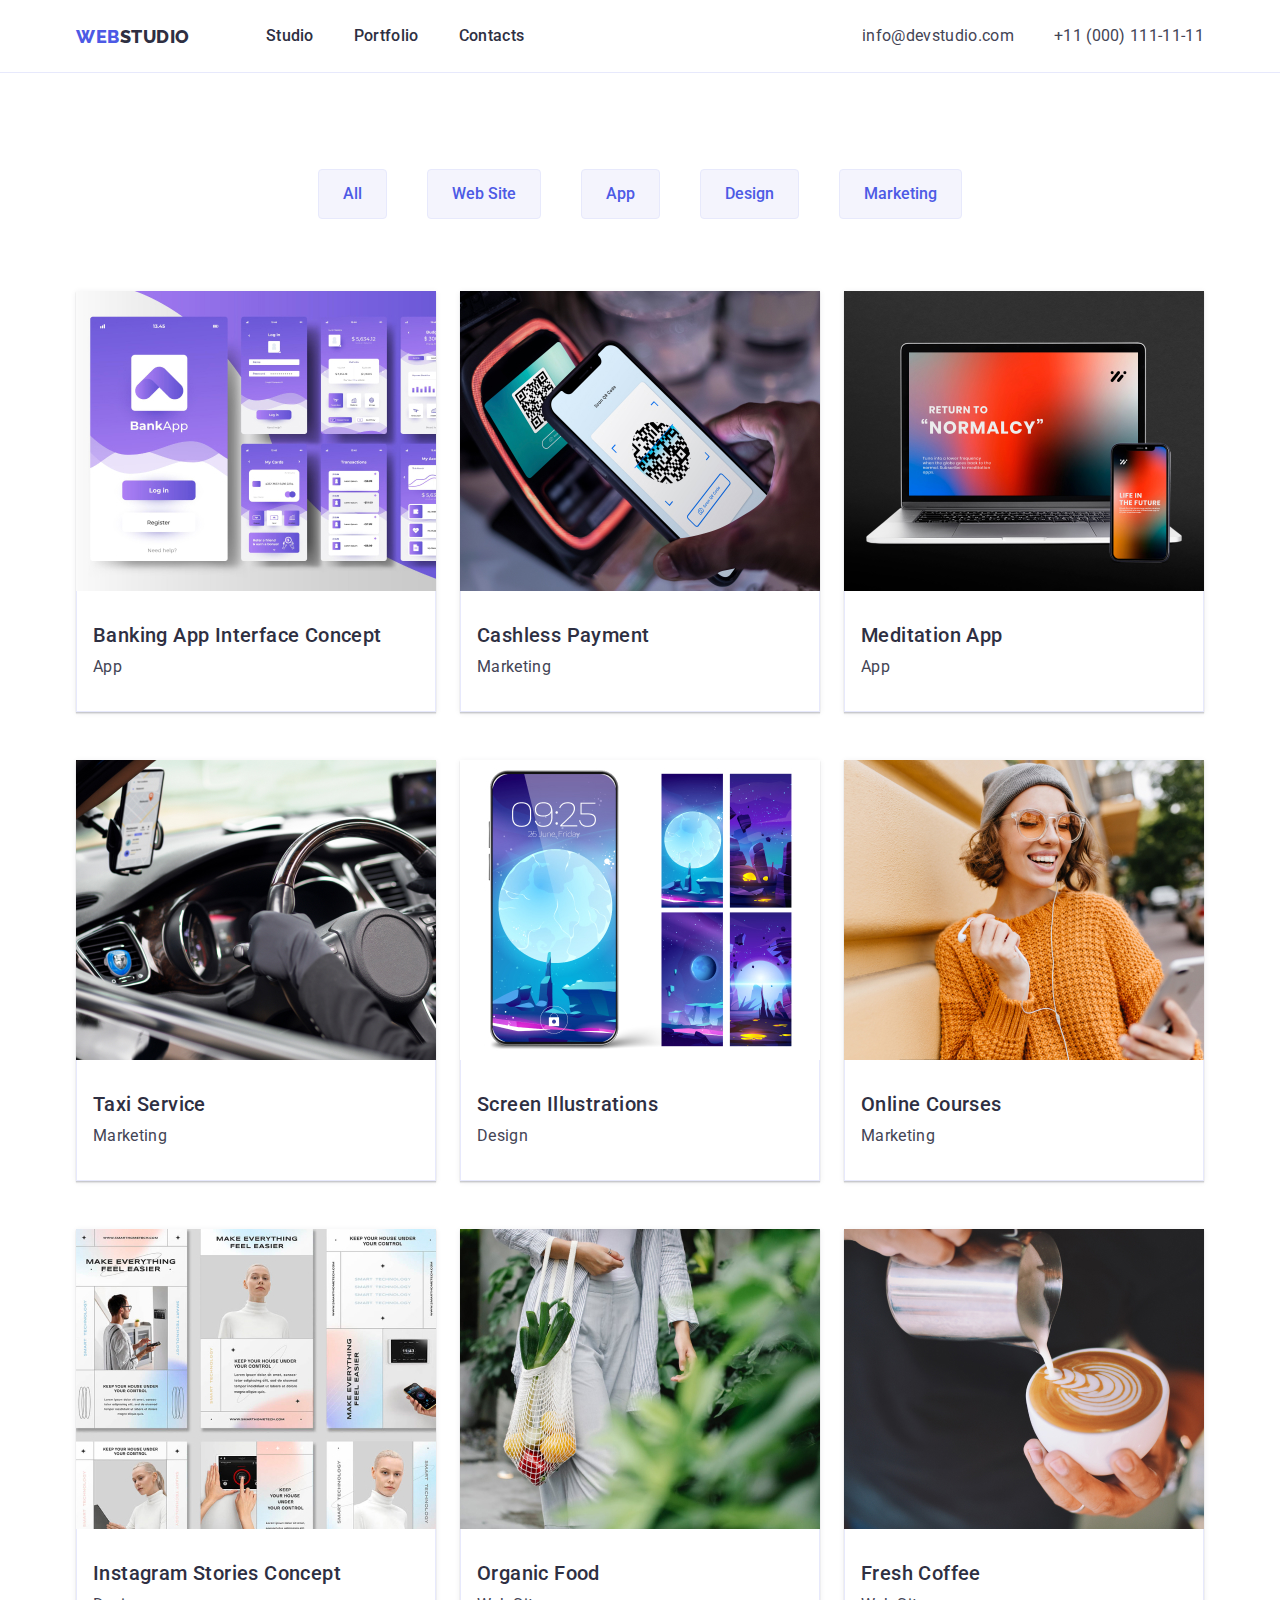
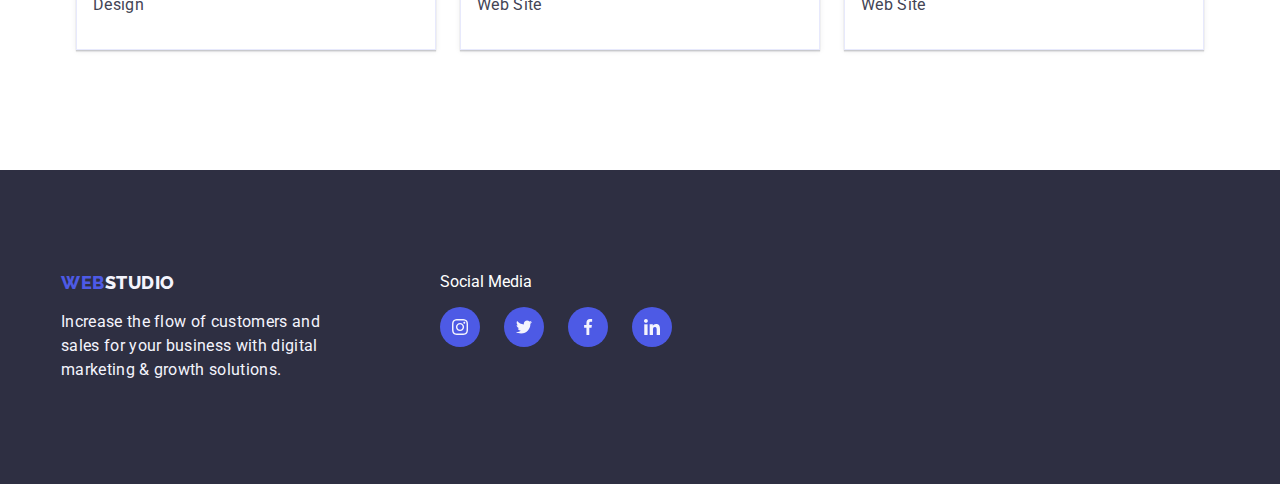
==== portfolio.html @ 93526448 "draft" ====
<!DOCTYPE html>
<html lang="en">
    <head>
        <title>WebStudio</title>
      <meta name="description" content="Effective solutions for your business">
      <meta charset="utf-8">
      <link href="https://fonts.googleapis.com/css2?family=Raleway:wght@800&display=swap" rel="stylesheet">
      <link href="https://fonts.googleapis.com/css2?family=Roboto:wght@400;500;700;900&display=swap" rel="stylesheet">
      <link rel="preconnect" href="https://fonts.googleapis.com">
      <link rel="preconnect" href="https://fonts.gstatic.com" crossorigin>
      <link href="https://fonts.googleapis.com/css2?family=Roboto:wght@400;500;700;900&display=swap" rel="stylesheet">
      <link href="./css/styles.css" rel="stylesheet">
      
    </head>

    <body>
        <!--Header Section-->
      <header class="header">
        <div class="container-header container">
        <nav class="header-nav">
          <a class="header-nav-logo" href="/goit-markup-hw-05/index.html">WEB<span class="span-logo">STUDIO</span></a>
          <ul class="nav-list">
            <li class="nav-list-item">
              <a class="header-nav-links" href="./index.html">Studio</a>
            </li>
            <li class="nav-list-item">
              <a class="header-nav-links" href="./portfolio.html">Portfolio</a>
            </li>
            <li class="nav-list-item">
              <a class="header-nav-links" href="contatcs">Contacts</a>
            </li>
          </ul>
        </nav>
        <address class="address">
          <ul class="address-list">
            <li class="address-list-item list-mail"><a class="address-link" href="mailto:info@devstudio.com">info@devstudio.com</a></li>
            <li class="address-list-item list-tel"><a class="address-link" href="tel:+110001111111">+11 (000) 111-11-11</a></li>
          </ul>
        </div>
        </address>
      </header>

      <!--Main Section-->
      <main>
        <section class="filters">
         <div class="container-button container">
        <ul class="filters-button-list">
            <li class="button-list-item">
              <button class="filters-button" type="button">All</button>
            </li>
            <li class="button-list-item">
              <button class="filters-button" type="button">Web Site</button>
            </li>
            <li class="button-list-item">
              <button class="filters-button" type="button">App</button>
            </li>
            <li class="button-list-item">
              <button class="filters-button" type="button">Design</button>
            </li>
            <li class="button-list-item">
              <button class="filters-button" type="button">Marketing</button>
            </li>
        </ul>
        </div>
      </section>
     

      <section class="apps">
        <div class= "container apps-container">
        <ul class="apps-list">
            <li class="apps-list-item">
              <figure class="apps-figure">
                <img src="./images/banking-app.jpg" alt="Banking App Interface Concept" width="360">
                <figcaption>
                  14 Stylish and User-Friendly App Design <br>
                  Concepts · Task Manager App · Calorie <br>
                   Tracker App · Exotic Fruit Ecommerce <br>
                   App · Cloud Storage App
                </figcaption>
              </figure>
                <div class="container-apps-list">
                <div class="card-content">
                <h3 class="app-name">Banking App Interface Concept</h3>
                <p class="app-name-category">App</p>
                </div>
                </div>
            </li>
            <li class="apps-list-item">
              <figure class="apps-figure">
                <img src="./images/cashless-payment.jpg" alt="Cashless Payment" width="360">
                <figcaption>
                  14 Stylish and User-Friendly App Design <br>
                  Concepts · Task Manager App · Calorie <br>
                   Tracker App · Exotic Fruit Ecommerce <br>
                   App · Cloud Storage App
                </figcaption>
              </figure>
              <div class="container-apps-list">
                <div class="card-content">
                <h3 class="app-name">Cashless Payment</h3>
                <p class="app-name-category">Marketing</p>
                </div>
              </div>
            </li>
            <li class="apps-list-item">
              <figure class="apps-figure">
                <img src="./images/mediation-app.jpg" alt="Meditation App" width="360">
                <figcaption>
                  14 Stylish and User-Friendly App Design <br>
                  Concepts · Task Manager App · Calorie <br>
                   Tracker App · Exotic Fruit Ecommerce <br>
                   App · Cloud Storage App
                </figcaption>
              </figure>
              <div class="container-apps-list">
                <div class="card-content">
                <h3 class="app-name">Meditation App</h3>
                <p class="app-name-category">App</p>
                </div>
              </div>
            </li>
            <li class="apps-list-item">
              <figure class="apps-figure">
                <img src="./images/taxi-service.jpg" alt="Taxi Service" width="360">
                <figcaption>
                  14 Stylish and User-Friendly App Design <br>
                  Concepts · Task Manager App · Calorie <br>
                   Tracker App · Exotic Fruit Ecommerce <br>
                   App · Cloud Storage App
                </figcaption>
              </figure>
              <div class="container-apps-list">
                <div class="card-content">
                <h3 class="app-name">Taxi Service</h3>
                <p class="app-name-category">Marketing</p>
                </div>
                </div>
            </li>
            <li class="apps-list-item">
              <figure class="apps-figure">
                <img class="links" src="./images/screen-illustrations.jpg" alt="Screen Illustrations" width="360">
                <figcaption>
                  14 Stylish and User-Friendly App Design <br>
                  Concepts · Task Manager App · Calorie <br>
                   Tracker App · Exotic Fruit Ecommerce <br>
                   App · Cloud Storage App
                </figcaption>
              </figure>
              <div class="container-apps-list">
                <div class="card-content">
                <h3 class="app-name">Screen Illustrations</h3>
                <p class="app-name-category">Design</p>
                </div>
              </div>
            </li>
            <li class="apps-list-item">
              <figure class="apps-figure">
                <img src="./images/online-courses.jpg" alt="Online Courses" width="360">
                <figcaption>
                  14 Stylish and User-Friendly App Design <br>
                  Concepts · Task Manager App · Calorie <br>
                   Tracker App · Exotic Fruit Ecommerce <br>
                   App · Cloud Storage App
                </figcaption>
              </figure>
              <div class="container-apps-list">
                <div class="card-content">
                <h3 class="app-name">Online Courses</h3>
                <p class="app-name-category">Marketing</p>
                </div>
                </div>
            </li>
            <li class="apps-list-item">
              <figure class="apps-figure">
                <img src="./images/instagram-stories.jpg" alt="Instagram Stories" width="360">
                <figcaption>
                  14 Stylish and User-Friendly App Design <br>
                  Concepts · Task Manager App · Calorie <br>
                   Tracker App · Exotic Fruit Ecommerce <br>
                   App · Cloud Storage App
                </figcaption>
              </figure>
              <div class="container-apps-list">
                <div class="card-content">
                <h3 class="app-name">Instagram Stories Concept</h3>
                <p class="app-name-category">Design</p>
                </div>
              </div>
            </li>
            <li class="apps-list-item">
              <figure class="apps-figure">
                <img src="./images/organic-food.jpg" alt="Organic food" width="360">
                <figcaption>
                  14 Stylish and User-Friendly App Design <br>
                  Concepts · Task Manager App · Calorie <br>
                   Tracker App · Exotic Fruit Ecommerce <br>
                   App · Cloud Storage App
                </figcaption>
              </figure>
              <div class="container-apps-list">
                <div class="card-content">
                <h3 class="app-name">Organic Food</h3>
                <p class="app-name-category">Web Site</p>
                </div>
              </div>
            </li>
            <li class="apps-list-item">
              <figure class="apps-figure">
                <img src="./images/fresh-coffee.jpg" alt="Fresh Coffee" width="360">
                <figcaption>
                  14 Stylish and User-Friendly App Design <br>
                  Concepts · Task Manager App · Calorie <br>
                   Tracker App · Exotic Fruit Ecommerce <br>
                   App · Cloud Storage App
                </figcaption>
              </figure>
              <div class="container-apps-list">
                <div class="card-content">
                <h3 class="app-name">Fresh Coffee</h3>
                <p class="app-name-category">Web Site</p>
                </div>
              </div>
            </li>
        </ul>
        </div>
      </section>
      </main>

      <!--Footer Section-->
       <footer class="section footer">
        <div class="container footer-container">
        <div>
        <a class="header-nav-logo" href="/goit-markup-hw-05/index.html">WEB<span class="span-logo-footer">STUDIO</span></a>
        <p class="footer-caption">
          Increase the flow of customers and <br>
          sales for your business with digital <br>
          marketing & growth solutions.
        </p>
        </div>
        <div class="footer-title-icons">
        <p class="social-media">Social Media</p>
          <ul class="team-icon-link">
            <li class="team-icon-item team-icon-item-footer">
              <a href="#" class="team-icons-link icon icon-instagram">
                <svg>
                   <use href="./images/icons/icons.svg#instagram-2" />
                 </svg>
              </a>
            </li>
            <li class="team-icon-item team-icon-item-footer">
              <a href="#" class="team-icons-link icon icon-twitter">
                <svg>
                  <use href="./images/icons/icons.svg#twitter-1" />
                </svg>
              </a>
            </li>
            <li class="team-icon-item team-icon-item-footer">
              <a href="#" class="team-icons-link icon icon-facebook">
                <svg>
                  <use href="./images/icons/icons.svg#facebook-1" />
                </svg>
              </a>
            </li>
            <li class="team-icon-item team-icon-item-footer">
              <a href="#" class="team-icons-link icon icon-linkedin">
                <svg>
                  <use href="./images/icons/icons.svg#linkedin-1" />
                </svg>
              </a>
            </li>
          </ul>
          </div>
        </div>
      </footer>
    </body>     
</html>
---- css/styles.css ----
* {
    margin: 0;
    padding: 0;
    box-sizing: border-box; 
}

figure {
    margin: 0px;
}

:root {
    --iris: #4D5AE5;
    --ocean: #404BBF;
    --navyblue: #2E2F42;
    --green: #31D0AA;
    --slate: #434455;
    --light-slate: #8E8F99;
    --cornflower: #E7E9FC;
    --cloud: #F4F4FD;
    --navy-blue-modal: #2E2F4266;
    --grey: #2E2F42B2;
    --white: #FFFFFF;
    --dairy: #FCFCFC;
    --transition-duration: .25s;
}



body {
    font-family: 'Roboto' , 'sans-serif';
}

a {
    list-style: none;
}

.container {
    width: 1158px;
    margin: 0 auto;
}

.container-header {
    display: flex;
    flex-shrink: 0;
    justify-content: space-between;
    padding: 0px 15px;
}

.header {
     border-bottom: 1px solid var(--cornflower);
     padding: 24px 0px;
}

.services {
    padding-top: 0;
}

.header-nav {
    display: flex;
    gap: 76px;
    align-items: center;
}

.nav-list {
    display: flex;
    gap: 40px;
}
.address-list {
    display: flex;
    column-gap: 40px;
    height: 100%; 
    align-items: center;
}

.features-list {
    display: flex;
    justify-content: space-between;
}

.features-list-item {
    display: flex;
    flex-direction: column;
    gap: 8px;
}   

.section-container {
    display: flex;
    justify-content: space-between;
}

img {
    display:block;
    overflow: hidden;
    max-width: 100%;
}

.team-card-image {
    border-radius: 4px;
}

.team-list-item {
    border-radius: 0px 0px 4px 4px;
    background: var(--white, #FFF);
    box-shadow: 0px 2px 1px 0px rgba(46, 47, 66, 0.08), 0px 1px 1px 0px rgba(46, 47, 66, 0.16), 0px 1px 6px 0px rgba(46, 47, 66, 0.08);
}

.team-card {
    border-radius: 0px 0px 4px 4px;
    padding: 32px 0px;
    background-color: var(--white);
}

h2 {
    color: var(--navyblue);
    text-align: center;
    font-size: 36px;
    line-height: 40px;
    letter-spacing: 0.72px;
    margin-bottom: 72px;
}

.hero {
    flex-direction: column;
    justify-content: center;
    align-items: center;
    background: linear-gradient(rgba(46, 47, 66, 0.70), rgba(46, 47, 66, 0.70)), url('../images/people-office-1.jpg');
    background-size: cover;
    background-position: center;
    background-repeat: no-repeat;
    padding: 188px 0px;
    text-align: center;

}

.hero-container {
    display:flex;
    gap: 48px;
    flex-direction:column;
}
.hero-slogan {
    color: var(--white);
    text-align: center; 
    font-size: 56px;
    line-height: 60px; 
    letter-spacing: 1.12px;
    margin-bottom: 48px;
}

.section {
    padding: 120px 0px;
}

.footer {
    color: var(--white);
    background-color: var(--navyblue);
    flex-shrink: 0;
}

.footer-caption {
    color: var(--cloud);
    font-size: 16px;
    line-height: 24px;
    letter-spacing: 0.32px;
    margin-top:17.5px;
}

.header-nav-logo {
    font-family: 'raleway' , 'sans serif';
    color: var(--iris);
    font-size: 18px;
    font-weight: 800;
    text-decoration: none;
    line-height: 21px;
    letter-spacing: 0.54px;
    text-transform: uppercase;  
}

.span-logo {
    font-family: 'raleway', 'sans serif';
    color: var(--navyblue);
    text-decoration: none;
    font-size: 18px;
    font-weight: 800;
    text-decoration: none;
    line-height: 21px;
    letter-spacing: 0.54px;
    text-transform: uppercase;
}

.span-logo-footer {
    color: var(--cloud);
}

.header-nav-links {
    color: var(--navyblue);
    font-family: 'Roboto' , 'sans serif';
    font-size: 16px;
    font-weight: 500;
    text-decoration: none;
    line-height: 24px;
    letter-spacing: 0.32px;
    transition: color 250ms cubic-bezier(0.4, 0, 0.2, 1);

}

.address-link {
    color: var(--slate);
    font-family: 'Roboto' , 'sans-serif';
    font-style: normal;
    font-size: 16px;
    text-decoration: none;
    line-height: 24px;
    letter-spacing: 0.32px;
}

.address-link:focus,
.address-link:hover {
    color: var(--ocean);
}

.filters-button:focus,
.filters-button:hover {
    color: var(--white);
    background-color: var(--ocean);
    border-color: var(--ocean);
}

.hero-button:focus,
.hero-button:hover {
    background-color: var(--ocean);
}


.features-item-heading {
    color: var(--navyblue);
    font-size: 20px;
    font-weight: 500;
    line-height: 24px;
    letter-spacing: 0.4px;
} 

.features-caption {
    color: var(--slate);
    font-size: 16px;
    line-height: 24px;
    letter-spacing: 0.32px;
}

.team {
    display: flex;
    background-color: var(--cloud);
    flex-shrink: 0; 
}

.team-name,
.team-position {
    text-align: center;
}

.team-name {
    color: var(--navyblue);
    font-size: 20px;
    font-weight: 500;
    line-height: 24px;
    letter-spacing: 0.4px;
    margin-bottom: 8px;
}

.team-position {
    color: var(--slate);
    font-size: 16px;
    line-height: 24px;
    letter-spacing: 0.32px;
}

.filters-button {
    color: var(--iris);
    font-family: Roboto , 'sans serif';
    font-size: 16px;
    font-weight: 500;
    line-height: 24px;
    border-radius: 4px;
    border: 1px solid;
    border-color: var(--cornflower);
    background: var(--cloud);
    cursor:pointer;
    padding: 12px 24px;
    transition: background-color 250ms cubic-bezier(0.4, 0, 0.2, 1),
    color 250ms cubic-bezier(0.4, 0, 0.2, 1),
    text 250ms cubic-bezier(0.4, 0, 0.2, 1);

}

.filters {
    padding-top: 96px;
    padding-bottom: 72px;
}

.hero-button {
    color: var(--white);
    background-color: var(--iris);
    font-family: 'Roboto' , 'sans serif';
    font-size: 16px;
    font-weight: 500;
    line-height: 24px;
    letter-spacing: 0.64px;
    border-radius: 4px;
    box-shadow: 0px 4px 4px 0px rgba(0, 0, 0, 0.15);
    cursor: pointer;
    border: unset;
    outline: none;
    padding: 16px 32px;
    transition: background-color 250ms cubic-bezier(0.4, 0, 0.2, 1);
}

.button-list-item:active,
.hero-button:active,
.header-nav-links:active {
    color: var(--ocean);
}

 ul {
    list-style-type: none;
}

.services-container {
    display: flex;
    column-gap: 24px;
    justify-content:space-between;
}

.filters-button-list {
    display: flex;
    justify-content: center;
    gap: 40px;
}

.apps-list {
    display: flex;
    flex-wrap: wrap;
    column-gap: 24px;
    row-gap: 48px;
    justify-content: center;
}

.apps {
    padding-bottom: 120px;
}

.app-name {
    color: var(--navyblue);
    font-size: 20px;
    font-weight: 500;
    line-height: 24px;
    letter-spacing: 0.4px;
    margin-bottom: 8px;
}

.app-name-category {
    color: var(--slate);
    font-size: 16px;
    line-height: 24px;
    letter-spacing: 0.32px;
}

.card-content {
    padding: 32px 16px;
    border: 1px solid var(--cornflower);
    border-top: unset;
}

.card-content:hover,
.card-content:focus {
    cursor: pointer;
    box-shadow: 0px 2px 1px 0px rgba(46, 47, 66, 0.08), 0px 1px 1px 0px rgba(46, 47, 66, 0.16), 0px 1px 6px 0px rgba(46, 47, 66, 0.08);
}
.footer {
    padding: 101.5px 0px;
}

.social-media {
    display: block;
}


.features-image {
    background-color: var(--cloud);
    width: 264px;
    height: 112px;
    display: flex;
    align-items: center;
    justify-content: center;
    border-radius: 4px;
}

.team-icon-item {
    display: flex;
    align-items: center;
    justify-content: center;
    width: 40px;
    height: 40px;
    background-color: var(--iris);
    border-radius: 22px; 
    transition: background-color 250ms cubic-bezier(0.4, 0, 0.2, 1);
}

.team-icon-link {
    display: flex;
    column-gap: 24px;
    height: 40px;
    align-items: center;
    margin-top: 16px;
}

.team-icon-link svg {
    width: 16px;
    height: 16px;
    margin: 12px;
    fill: var(--cloud);
}

.features-svg {
    width: 64px;
    height: 64px;
    align-items: center;
}

.customer-svg {
    width: 94px;
    height: 56px;
    /*border: 1px solid var(--lightslate);
    border-radius: 4px;
    margin-left: 24px;*/
}

.features-use {
    margin: 24px 100px;
}

.team-icons-link {
    width: 40px;
    height: 40px;
}

.team-icons {
    display: flex;
    width: 232px;
    margin-left: 16px;
    margin-top: 8px;
}

.customers-list {
    display: flex;
    align-items: center;
    justify-content: center;
    gap: 24px;
}

.customer-list-item {
    width: 168px;
    height: 88px;
    padding: 16px 32px;
    border: 1px solid var(--light-slate);
    border-radius: 4px;
    transition: border 250ms cubic-bezier(0.4, 0, 0.2, 1);
}

.customer-list-item:hover {
    border-color: var(--ocean);
}

.customer-list-item:hover .customer-list-item-link {
    color: var(--ocean);

}

.customer-list-item-link {
    color: var(--light-slate);
    transition: color 250ms cubic-bezier(0.4, 0, 0.2, 1);
}

.customer-svg {
    width: 94px;
    height: 56px;
    fill: currentColor;
    transition: fill 250ms cubic-bezier(0.4, 0, 0.2, 1);
}

.footer-container {
    display: flex;
    gap: 120px;
}

.team-icon-item:hover {
    background-color: var(--ocean);
}

.team-icon-item-footer:hover {
    background-color: var(--green);
}

.nav-list-item {
    position: relative;
    transition: color 250ms cubic-bezier(0.4, 0, 0.2, 1);
}

.nav-list-item:hover .header-nav-links::after {
    width: 100%;
    color: var(--ocean);
    transition: width 250ms cubic-bezier(0.4, 0, 0.2, 1);
}

.nav-list-item:hover .header-nav-links,
.nav-list-item:focus .header-nav-links {
    color: var(--ocean);
}

.header-nav-links::after {
    content: '';
    height: 4px;
    width: 0;
    background-color: var(--ocean);
    border-radius: 2px;
    position: absolute;
    left: 0;
    bottom: -25px;
}

.apps-figure {
    width: 100%;
    height: 300px;
    position: relative;
    overflow: hidden;
}

.apps-figure img {
    display: block;
    width: 100%;
    height: 100%;
    object-fit: cover;
    object-position: center;
}

.apps-figure figcaption {
    position: absolute;
    top: 0px;
    left: 0px;
    width: 100%;
    height: 100%;
    background-color: var(--iris);
    padding: 0px 24px;
    color: var(--white);
    text-align: left;
    align-items: center;
    display: flex;
    transition: transform 250ms cubic-bezier(0.4, 0, 0.2, 1);
    transform: translateY(100%);
}
 .apps-list-item:hover {
    box-shadow: 0px 2px 1px 0px rgba(46, 47, 66, 0.08), 0px 1px 1px 0px rgba(46, 47, 66, 0.16), 0px 1px 6px 0px rgba(46, 47, 66, 0.08);
 }
 .apps-list-item:hover figcaption {
    transform: translateY(0);
 }

 .apps-list-item {
    box-shadow: 0px 2px 1px 0px rgba(46, 47, 66, 0.08), 0px 1px 1px 0px rgba(46, 47, 66, 0.16), 0px 1px 6px 0px rgba(46, 47, 66, 0.08);
    transition: box-shadow 250ms cubic-bezier(0.4, 0, 0.2, 1);
 }

 .figcaption {
    color: var(--cloud);
    font-family: Roboto;
    font-size: 16px;
    font-style: normal;
    font-weight: 400;
    line-height: 24px; /* 150% */
    letter-spacing: 0.32px;
 }

 .modal {
    background: var(--navy-blue-modal);
    border: 4px;
    position: fixed;
    display: flex;
    align-items: center;
    width: 100%;
    height: 100%;
    top: 0px;
    left: 0px;
    opacity: 1;
    transition-property: visibility, opacity;
    transition-duration: var(--transition-duration) cubic-bezier(0.4, 0, 0.2, 1);
    
 }

 .modal-content {
    position: relative;
    width: 408px;
    height: 584px;
    border-radius: 4px;
    margin: auto;
    background-color: var(--dairy);
    box-shadow: 
    0px 2px 1px 0px rgba(0, 0, 0, 0.20), 
    0px 1px 3px 0px rgba(0, 0, 0, 0.12),
    0px 1px 1px 0px rgba(0, 0, 0, 0.14);
    transform: none;
    transition: transform var(--transition-duration) cubic-bezier(0.4, 0, 0.2, 1);
    
 }


 .modal-close {
    display: flex;
    align-items: center;
    justify-content: center;
    border: 0px;
    height: 24px;
    width: 24px;
    border: 1px solid rgba(0, 0, 0, 0.10);
    border-radius: 40px;
    background-color: var(--cornflower);
    margin-top: 24px;
    margin-right: 24px;
    stroke: 1px var(--navyblue);
    position: absolute;
    left: 90%;
    top: 0%;
    cursor: pointer;
    color: var(--navyblue);
    transition: background-color var(--transition-duration) 250ms color var(--transition-duration) 250ms;
 }

 .modal-close svg {
    width: 8px;
    height: 8px;
    fill: var(--navyblue);
    transition: fill var(--transition-duration) 250ms cubic-bezier(0.4, 0, 0.2, 1);
    
 }

 .modal-close:hover {
    background-color: var(--ocean);
    border-color: var(--ocean);
    stroke: var(--cloud);
 }

 .modal.is-hidden {
    visibility: hidden;
    opacity: 0;
    pointer-events: none;
 }

 .modal.is-hidden .modal-content {
    transform: scale(0.5);
 }

 .modal-content {
    padding: 40px;
 }

 .user-contact {
    padding-top: 16px;
 }

 .user-contact-heading {
    margin-top: 32px;
    margin-bottom: 0px;
 }

 .user-contact label {
    display: block;
    margin-top: 8px;
 }

 .user-contact input {
    display: block ;
    width: 100%;
 }

 label.user-contact-checkbox {
    display: flex;
 }

 .user-contact-checkbox input {
    width: 16px;
    height: 16px;
    margin-right: 8px;
 }
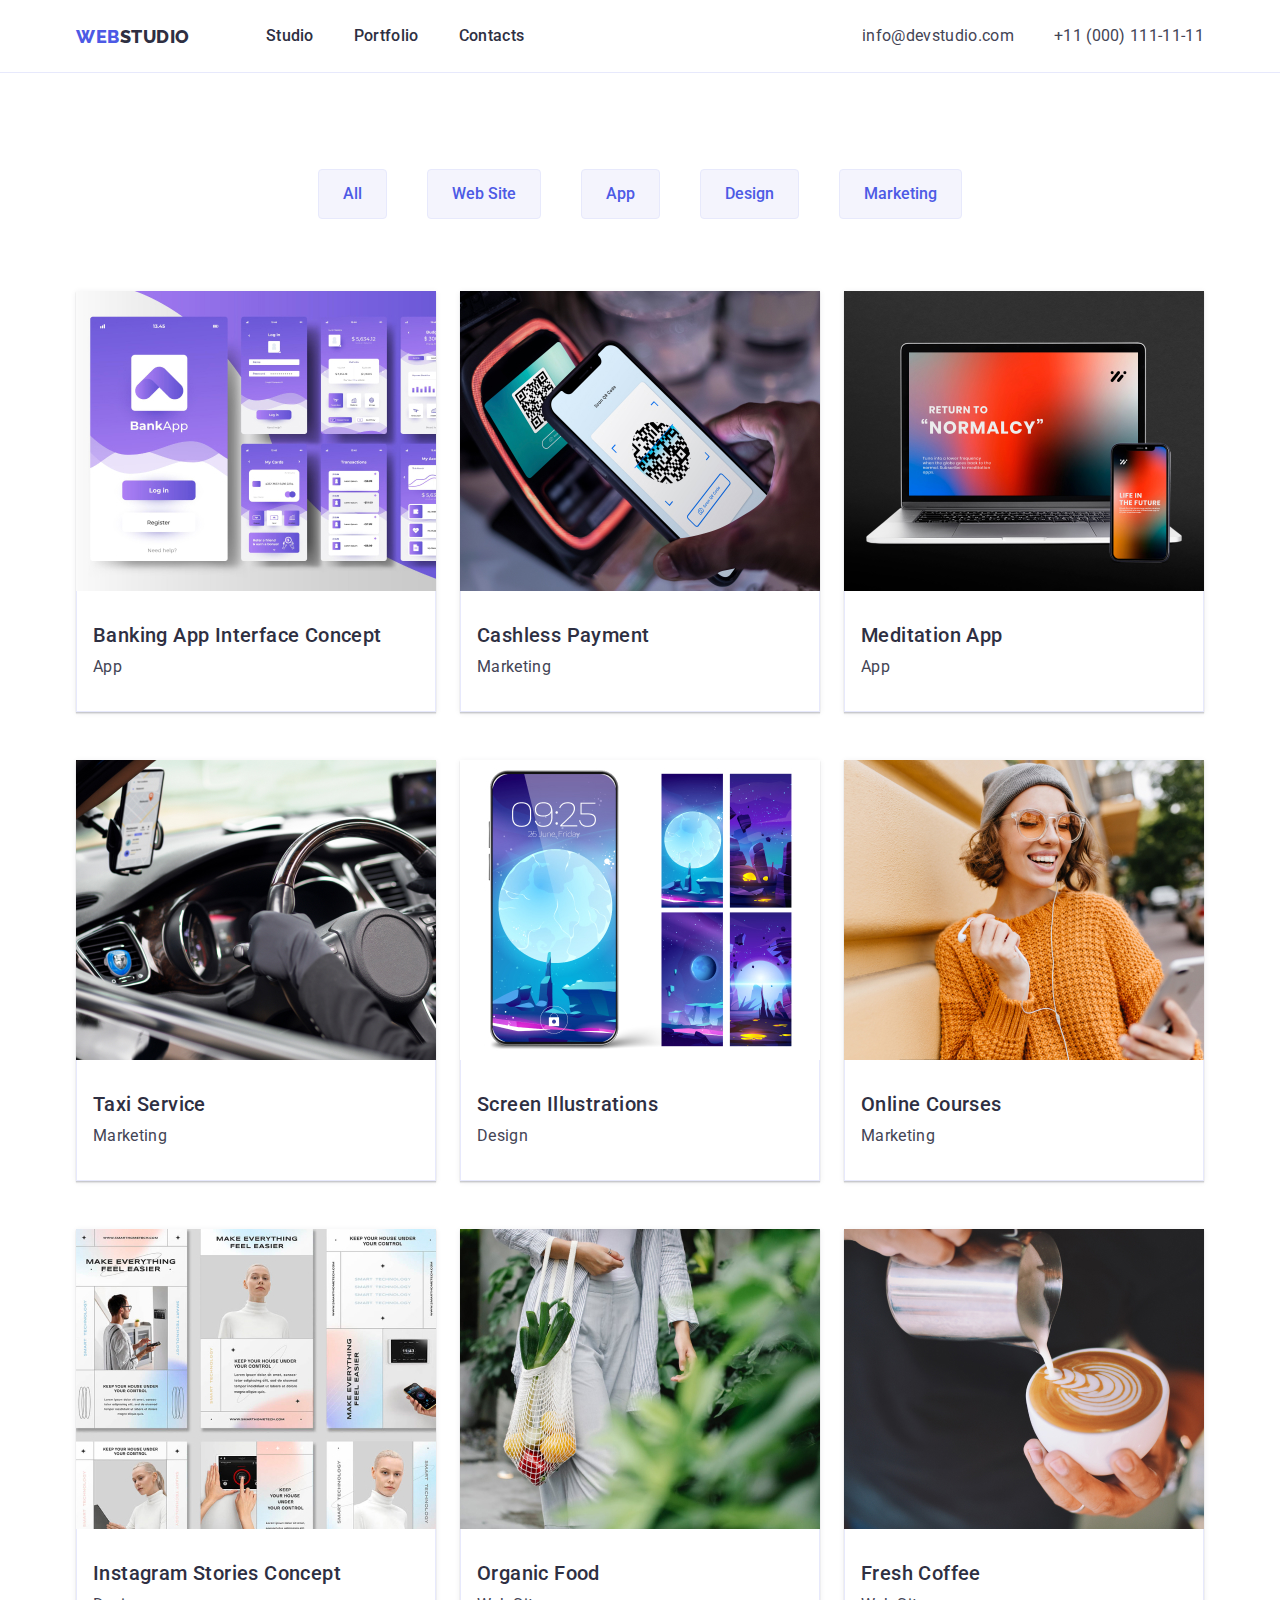
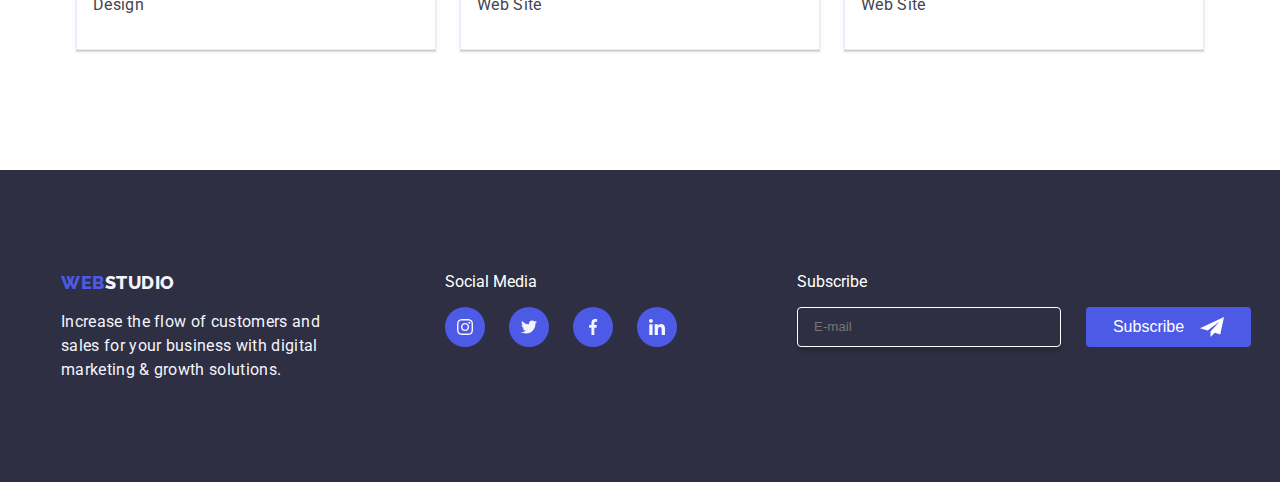
==== commit d77c54b9: "homework 6 version 1" ====
--- a/portfolio.html
+++ b/portfolio.html
@@ -18,7 +18,7 @@
       <header class="header">
         <div class="container-header container">
         <nav class="header-nav">
-          <a class="header-nav-logo" href="/goit-markup-hw-05/index.html">WEB<span class="span-logo">STUDIO</span></a>
+          <a class="header-nav-logo" href="/goit-markup-hw-06/index.html">WEB<span class="span-logo">STUDIO</span></a>
           <ul class="nav-list">
             <li class="nav-list-item">
               <a class="header-nav-links" href="./index.html">Studio</a>
@@ -230,7 +230,7 @@
        <footer class="section footer">
         <div class="container footer-container">
         <div>
-        <a class="header-nav-logo" href="/goit-markup-hw-05/index.html">WEB<span class="span-logo-footer">STUDIO</span></a>
+        <a class="header-nav-logo" href="/goit-markup-hw-06/index.html">WEB<span class="span-logo-footer">STUDIO</span></a>
         <p class="footer-caption">
           Increase the flow of customers and <br>
           sales for your business with digital <br>
@@ -270,6 +270,16 @@
             </li>
           </ul>
           </div>
+          <form class="subscribe">
+            Subscribe
+            <input class="footer-subscribe" type="text" name="email" placeholder="E-mail" required>
+            <button class="subscribe-button" type="submit">Subscribe
+              <svg class="submit-button-svg">
+                <use href="./images/icons/modal.svg#subscribe"></use>
+              </svg>
+            </button>
+          </form>
+          
         </div>
       </footer>
     </body>     
--- a/css/styles.css
+++ b/css/styles.css
@@ -154,6 +154,7 @@
     color: var(--white);
     background-color: var(--navyblue);
     flex-shrink: 0;
+    height: 312px;
 }
 
 .footer-caption {
@@ -162,6 +163,8 @@
     line-height: 24px;
     letter-spacing: 0.32px;
     margin-top:17.5px;
+    width: 264px;
+    margin-bottom: 0px;
 }
 
 .header-nav-logo {
@@ -588,6 +591,8 @@
     height: 100%;
     top: 0px;
     left: 0px;
+    bottom: 0px;
+    right: 0px;
     opacity: 1;
     transition-property: visibility, opacity;
     transition-duration: var(--transition-duration) cubic-bezier(0.4, 0, 0.2, 1);
@@ -597,7 +602,6 @@
  .modal-content {
     position: relative;
     width: 408px;
-    height: 584px;
     border-radius: 4px;
     margin: auto;
     background-color: var(--dairy);
@@ -607,7 +611,7 @@
     0px 1px 1px 0px rgba(0, 0, 0, 0.14);
     transform: none;
     transition: transform var(--transition-duration) cubic-bezier(0.4, 0, 0.2, 1);
-    
+    padding: 72px 24px 24px 24px;
  }
 
 
@@ -623,12 +627,10 @@
     background-color: var(--cornflower);
     margin-top: 24px;
     margin-right: 24px;
-    stroke: 1px var(--navyblue);
     position: absolute;
     left: 90%;
     top: 0%;
     cursor: pointer;
-    color: var(--navyblue);
     transition: background-color var(--transition-duration) 250ms color var(--transition-duration) 250ms;
  }
 
@@ -641,10 +643,14 @@
  }
 
  .modal-close:hover {
+    cursor: pointer;
     background-color: var(--ocean);
     border-color: var(--ocean);
-    stroke: var(--cloud);
- }
+ }
+
+ .modal-close:hover .close-svg use {
+    fill: white; 
+}
 
  .modal.is-hidden {
     visibility: hidden;
@@ -656,31 +662,48 @@
     transform: scale(0.5);
  }
 
- .modal-content {
-    padding: 40px;
- }
-
- .user-contact {
+
+
+ /* .user-contact {
     padding-top: 16px;
- }
-
- .user-contact-heading {
-    margin-top: 32px;
-    margin-bottom: 0px;
- }
-
- .user-contact label {
+    font-family: Roboto;
+ } */
+
+
+ .user-contact-field {
     display: block;
+    position: relative;
+    margin-top: 5px;
+    font-size: 12px;
+ }
+
+ /* .user-contact-field:first-child {
+    margin-top: 16px;
+ } */
+
+
+ .user-contact .user-contact-input,
+ .user-contact textarea {
+    width: 100%;
     margin-top: 8px;
- }
-
- .user-contact input {
-    display: block ;
-    width: 100%;
+    padding: 8px 16px;
+    border-radius: 4px;
+    border: 1px solid var(--navy-blue-modal);
+ }
+
+ .user-contact .user-contact-input {
+    padding-left: 38px;
+    height: 40px;
+ }
+
+ .user-contact textarea {
+    resize: none;
  }
 
  label.user-contact-checkbox {
     display: flex;
+    margin-top: 16px;
+    margin-bottom: 24px;
  }
 
  .user-contact-checkbox input {
@@ -689,4 +712,189 @@
     margin-right: 8px;
  }
 
- + .user-contact-heading {
+    font-family: Roboto;
+    font-size: 16px;
+    font-style: normal;
+    font-weight: 500;
+    line-height: 24px;
+    letter-spacing: 0.32px;
+    margin-bottom: 16px;
+ }  
+ 
+ .user-contact-label {
+    font-size: 12px;
+    letter-spacing: 0.48px;
+    color: var(--light-slate);
+ }
+ 
+
+ .user-contact-button {
+    width: 169px;
+    height: 56px;
+    border-radius: 4px;
+    background: var(--IRIS, #4D5AE5);
+    box-shadow: 0px 4px 4px 0px rgba(0, 0, 0, 0.15);
+    padding: 16px 32px;
+    color: var(--white);
+    border: var(--iris);
+    font-size: 16px;
+    font-weight: 500;
+    line-height: 24px;
+    letter-spacing: 0.64px;
+    display: table;
+    margin-left: auto;
+    margin-right: auto;
+    cursor: pointer;
+    margin-bottom: 24px;
+    margin-top: 24px;
+ }
+
+ .user-contact-button:hover {
+    background-color: var(--ocean);
+    cursor: pointer;
+ }
+ .user-contact-field-icon {
+    width: 18px;
+    height: 18px;
+    position: absolute;
+    left: 12px;
+    top: 32px;
+    fill: var(--navyblue);
+ }
+
+
+
+/* .user-contact-input:focus,
+textarea:focus{
+    border-color: var(--iris);
+    outline: 0;
+} */
+
+.user-contact-input:hover,
+textarea:hover, .user-contact-input:focus,
+textarea:focus  {
+    border-color: var(--iris);
+    outline: 0;
+}
+
+.user-contact-input:hover + .user-contact-field-icon use, .user-contact-input:focus + .user-contact-field-icon use {
+    fill: var(--iris);
+}
+
+ .user-contact-span {
+    color: var(--IRIS, #4D5AE5);
+        font-family: Roboto;
+        font-size: 12px;
+        font-style: normal;
+        font-weight: 400;
+        line-height: 16px;
+        letter-spacing: 0.48px;
+        text-decoration-line: underline;
+ }
+
+ .subscribe-button {
+    width: 165px;
+    font-size: 16px;
+    justify-content: center;
+    align-items: center;
+    color: var(--white);
+    border-radius: 4px;
+    background: var(--iris);
+    border: 0px;
+    display: flex;
+    padding: 8px 24px;
+    justify-content: center;
+    align-items: center;
+    gap: 16px;
+    cursor: pointer;
+    margin-top: -40px;
+    margin-left: 289px;
+ }
+
+
+ .subscribe-button:hover {
+    background-color: var(--ocean);
+ }
+
+
+ .submit-button-svg {
+    width: 24px;
+    height: 24px;
+ }
+
+ .footer-subscribe {
+    display: flex;
+    width: 264px;
+    height: 40px;
+    margin-top: 16px;
+    border-radius: 4px;
+    border: 1px solid var(--white);
+    box-shadow: 0px 4px 4px 0px rgba(0, 0, 0, 0.15);
+    background: var(--NAVY-BLUE);
+    padding-top: 8px;
+    padding-bottom: 8px;
+    padding-left: 16px;
+    outline: 0;
+ }
+
+
+ 
+ .privacy-policy {
+    color: var(--iris);
+    text-decoration: underline;
+ }
+
+
+ .checkbox-text {
+    color: var(--light-slate);
+    font-family: 'Roboto';
+    font-size: 12px;
+    font-style: normal;
+    line-height: 14px;
+    letter-spacing: 0.48px;
+ }
+
+ .checkbox-label {
+    display: flex;
+    color: var(--white);
+    cursor: pointer;
+    height: 16px;
+    position: relative;
+    margin-top: 16px;
+ }
+
+
+ .checkbox-icon {
+    width: 16px;
+    height: 15px;
+    border: 1px solid var(--light-slate);
+    border-radius: 2px;
+    margin-right: 7px;
+    top: 40px;
+    padding: 2px;
+    fill: currentColor;
+    background-color: var(--white);
+ }
+
+ .subscribe input[type="text"] {
+    color: var(--white);
+  }
+  .visually-hidden {
+    position: absolute;
+    top: 0;
+    left: 0;
+    width: 16px;
+    height: 15px;
+    margin: -1px;
+    border: 0;
+    padding: 0;
+    opacity: 0;
+    overflow: hidden;
+    cursor: pointer;
+  }
+
+  .checkbox-input:checked + .checkbox-icon {
+    background-color: var(--ocean);
+    border-color: var(--ocean);
+  }